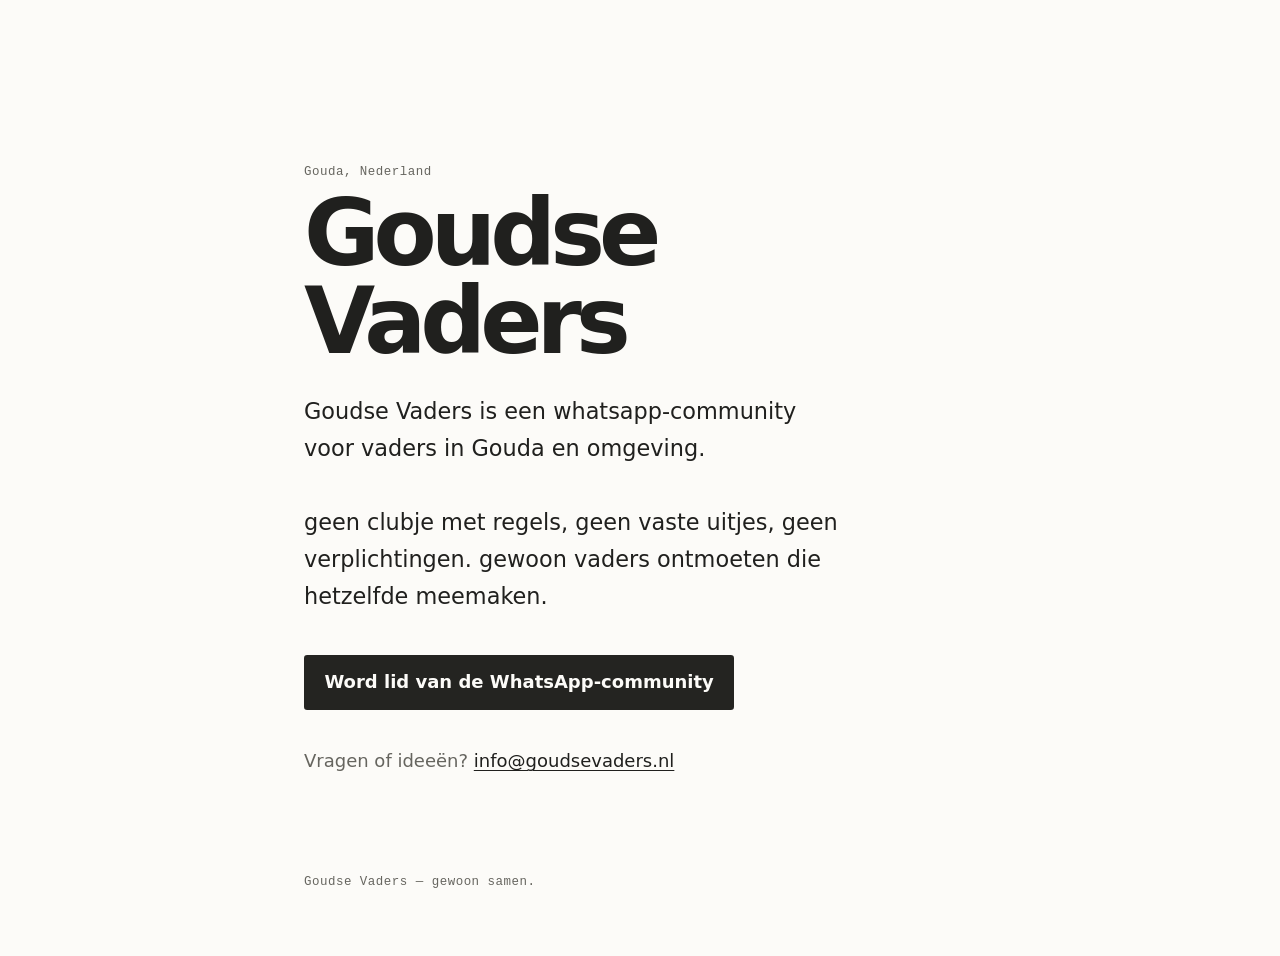
==== index.html @ 017238c9 "Add files via upload" ====
<!doctype html>
<html lang="nl">
  <head>
    <meta charset="utf-8">
    <meta name="viewport" content="width=device-width, initial-scale=1">
    <meta name="description" content="Goudse Vaders is een vadergroep voor vaders en papa's in Gouda. Kom kletsen, ervaringen uitwisselen en andere vaders ontmoeten.">
    <meta name="robots" content="index, follow">
    <link rel="canonical" href="https://goudsevaders.nl/">
    <meta property="og:locale" content="nl_NL">
    <meta property="og:type" content="website">
    <meta property="og:title" content="Goudse Vaders | Vadergroep in Gouda">
    <meta property="og:description" content="Een groep vaders en papa's uit Gouda. Om te kletsen, ervaringen uit te wisselen en af en toe iets te ondernemen.">
    <meta property="og:url" content="https://goudsevaders.nl/">
    <title>Goudse Vaders | Vadergroep in Gouda</title>
    <link rel="stylesheet" href="styles.css">
  </head>
  <body>
    <main class="intro">
      <p class="location">Gouda, Nederland</p>
      <h1>Goudse Vaders</h1>
      <p class="lead">
       Goudse Vaders is een whatsapp-community voor vaders in Gouda en  omgeving. <br><br>
       geen clubje met regels, geen vaste uitjes, geen verplichtingen. gewoon  vaders ontmoeten die hetzelfde meemaken.
      </p>
      <a
        class="community-link"
        href="https://chat.whatsapp.com/BckW19wwIvpHdpBQDvUf3m?mode=gi_t"
        target="_blank"
        rel="noopener noreferrer"
      >
        Word lid van de WhatsApp-community
      </a>
      <p class="contact">
        Vragen of ideeën? <a href="mailto:info@goudsevaders.nl">info@goudsevaders.nl</a>
      </p>
      <p class="sign-off">Goudse Vaders — gewoon samen.</p>
    </main>
  </body>
</html>
---- styles.css ----
:root {
  color-scheme: light;
  --paper: #fcfbf8;
  --ink: #20201e;
  --muted: #66655f;
  --accent: #242421;
  --focus: #1769aa;
}

* {
  box-sizing: border-box;
}

body {
  min-width: 320px;
  min-height: 100vh;
  margin: 0;
  background: var(--paper);
  color: var(--ink);
  font-family: ui-sans-serif, system-ui, -apple-system, BlinkMacSystemFont, "Segoe UI", sans-serif;
  font-size: 18px;
  line-height: 1.65;
}

.intro {
  width: min(100% - 3rem, 42rem);
  margin: 0 auto;
  padding: clamp(5.5rem, 18vh, 11rem) 0 4rem;
}

.location,
.sign-off {
  margin: 0;
  color: var(--muted);
  font-family: ui-monospace, "SFMono-Regular", Menlo, Consolas, monospace;
  font-size: 0.78rem;
  letter-spacing: 0.04em;
}

h1 {
  max-width: 12ch;
  margin: 0.45rem 0 1.65rem;
  font-size: clamp(2.8rem, 9vw, 5.75rem);
  font-weight: 650;
  letter-spacing: -0.065em;
  line-height: 0.96;
}

.lead {
  max-width: 34rem;
  margin: 0;
  font-size: clamp(1.15rem, 2.6vw, 1.4rem);
}

.local-copy {
  max-width: 33rem;
  margin: 1.25rem 0 0;
  color: var(--muted);
}

.community-link {
  display: inline-block;
  margin-top: 2.5rem;
  padding: 0.85rem 1.15rem;
  border: 2px solid var(--accent);
  border-radius: 0.2rem;
  background: var(--accent);
  color: var(--paper);
  font-weight: 700;
  line-height: 1.35;
  text-decoration: none;
  transition: background-color 160ms ease, color 160ms ease;
}

.community-link:hover {
  background: transparent;
  color: var(--accent);
}

.contact {
  margin: 2.25rem 0 0;
  color: var(--muted);
}

.contact a {
  color: var(--ink);
  text-decoration-thickness: 0.08em;
  text-underline-offset: 0.18em;
}

.sign-off {
  margin-top: 6rem;
}

a:focus-visible {
  outline: 3px solid var(--focus);
  outline-offset: 4px;
}

@media (max-width: 480px) {
  body {
    font-size: 17px;
  }

  .intro {
    width: min(100% - 2.25rem, 42rem);
    padding-top: 4.5rem;
  }

  .sign-off {
    margin-top: 4rem;
  }
}

@media (prefers-reduced-motion: reduce) {
  * {
    transition-duration: 0.01ms !important;
  }
}
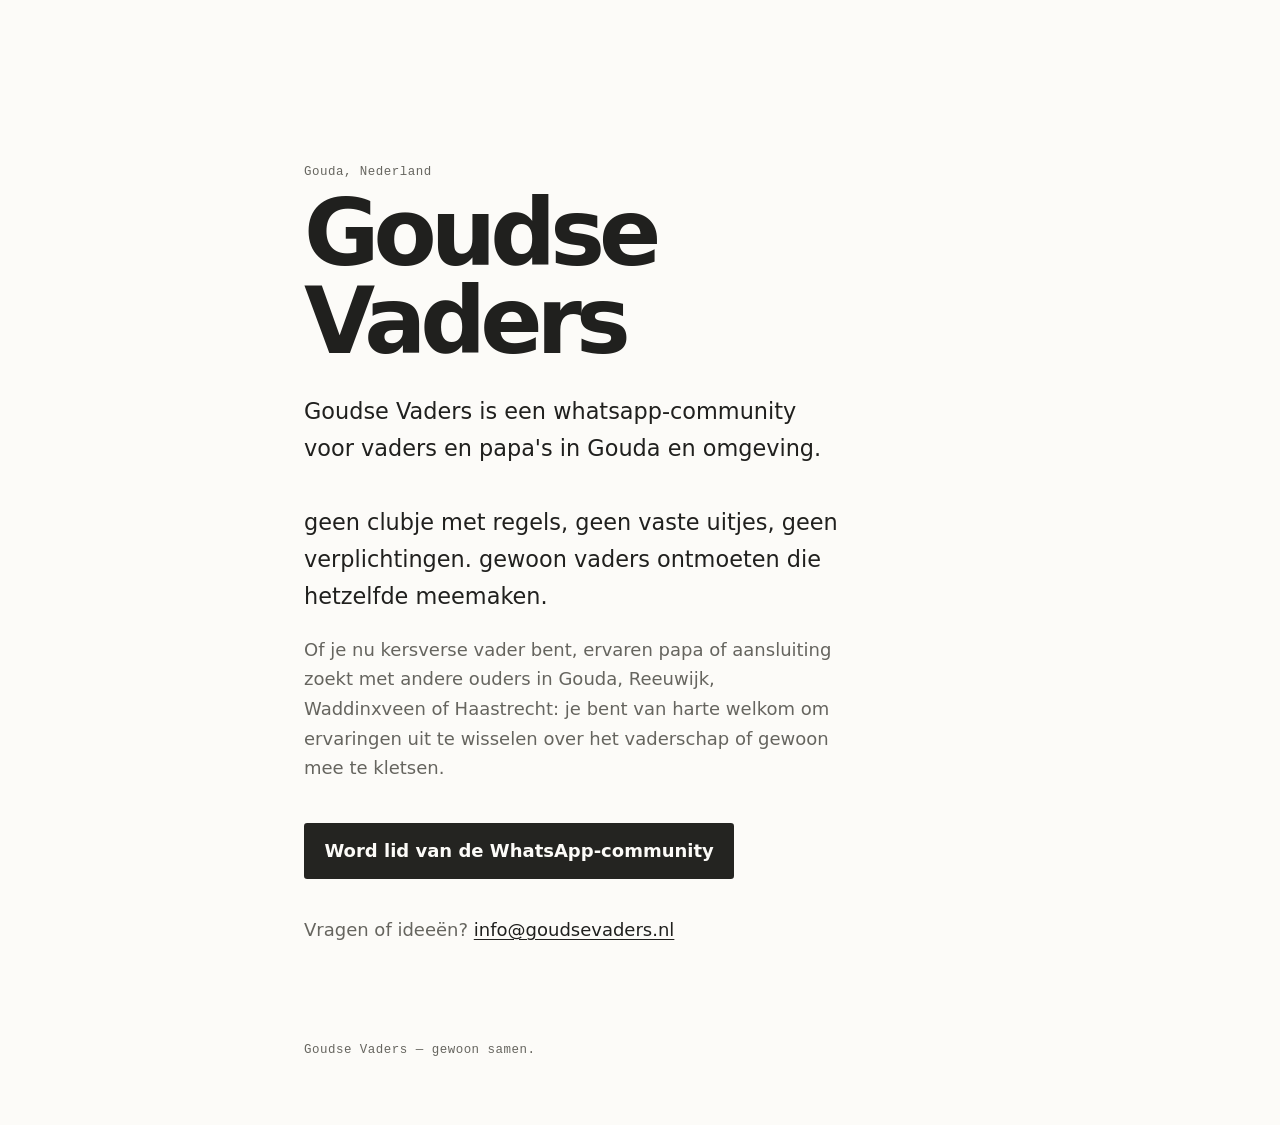
==== commit 959ae8fc: "Update index.html" ====
--- a/index.html
+++ b/index.html
@@ -3,25 +3,57 @@
   <head>
     <meta charset="utf-8">
     <meta name="viewport" content="width=device-width, initial-scale=1">
-    <meta name="description" content="Goudse Vaders is een vadergroep voor vaders en papa's in Gouda. Kom kletsen, ervaringen uitwisselen en andere vaders ontmoeten.">
+    <title>Goudse Vaders | Community voor Vaders &amp; Papa's in Gouda</title>
+    <meta name="description" content="De WhatsApp-community voor vaders, papa's en ouders in Gouda en omgeving. Ontmoet andere vaders, deel ervaringen over het vaderschap en klets mee.">
     <meta name="robots" content="index, follow">
     <link rel="canonical" href="https://goudsevaders.nl/">
+    
+    <!-- Open Graph / WhatsApp Preview -->
     <meta property="og:locale" content="nl_NL">
     <meta property="og:type" content="website">
-    <meta property="og:title" content="Goudse Vaders | Vadergroep in Gouda">
+    <meta property="og:site_name" content="Goudse Vaders">
+    <meta property="og:title" content="Goudse Vaders | Community voor Vaders in Gouda">
     <meta property="og:description" content="Een groep vaders en papa's uit Gouda. Om te kletsen, ervaringen uit te wisselen en af en toe iets te ondernemen.">
     <meta property="og:url" content="https://goudsevaders.nl/">
-    <title>Goudse Vaders | Vadergroep in Gouda</title>
+    <meta property="og:image" content="https://goudsevaders.nl/og-image.jpg">
+
     <link rel="stylesheet" href="styles.css">
+
+    <!-- Structured Data (Schema.org) voor Lokale SEO -->
+    <script type="application/ld+json">
+    {
+      "@context": "https://schema.org",
+      "@type": "Organization",
+      "name": "Goudse Vaders",
+      "url": "https://goudsevaders.nl/",
+      "description": "WhatsApp-community voor vaders en papa's in Gouda en omgeving.",
+      "address": {
+        "@type": "PostalAddress",
+        "addressLocality": "Gouda",
+        "addressCountry": "NL"
+      },
+      "areaServed": [
+        "Gouda",
+        "Reeuwijk",
+        "Waddinxveen",
+        "Haastrecht"
+      ]
+    }
+    </script>
   </head>
   <body>
     <main class="intro">
       <p class="location">Gouda, Nederland</p>
       <h1>Goudse Vaders</h1>
       <p class="lead">
-       Goudse Vaders is een whatsapp-community voor vaders in Gouda en  omgeving. <br><br>
-       geen clubje met regels, geen vaste uitjes, geen verplichtingen. gewoon  vaders ontmoeten die hetzelfde meemaken.
+       Goudse Vaders is een whatsapp-community voor vaders en papa's in Gouda en omgeving. <br><br>
+       geen clubje met regels, geen vaste uitjes, geen verplichtingen. gewoon vaders ontmoeten die hetzelfde meemaken.
       </p>
+
+      <p class="local-copy">
+        Of je nu kersverse vader bent, ervaren papa of aansluiting zoekt met andere ouders in Gouda, Reeuwijk, Waddinxveen of Haastrecht: je bent van harte welkom om ervaringen uit te wisselen over het vaderschap of gewoon mee te kletsen.
+      </p>
+
       <a
         class="community-link"
         href="https://chat.whatsapp.com/BckW19wwIvpHdpBQDvUf3m?mode=gi_t"
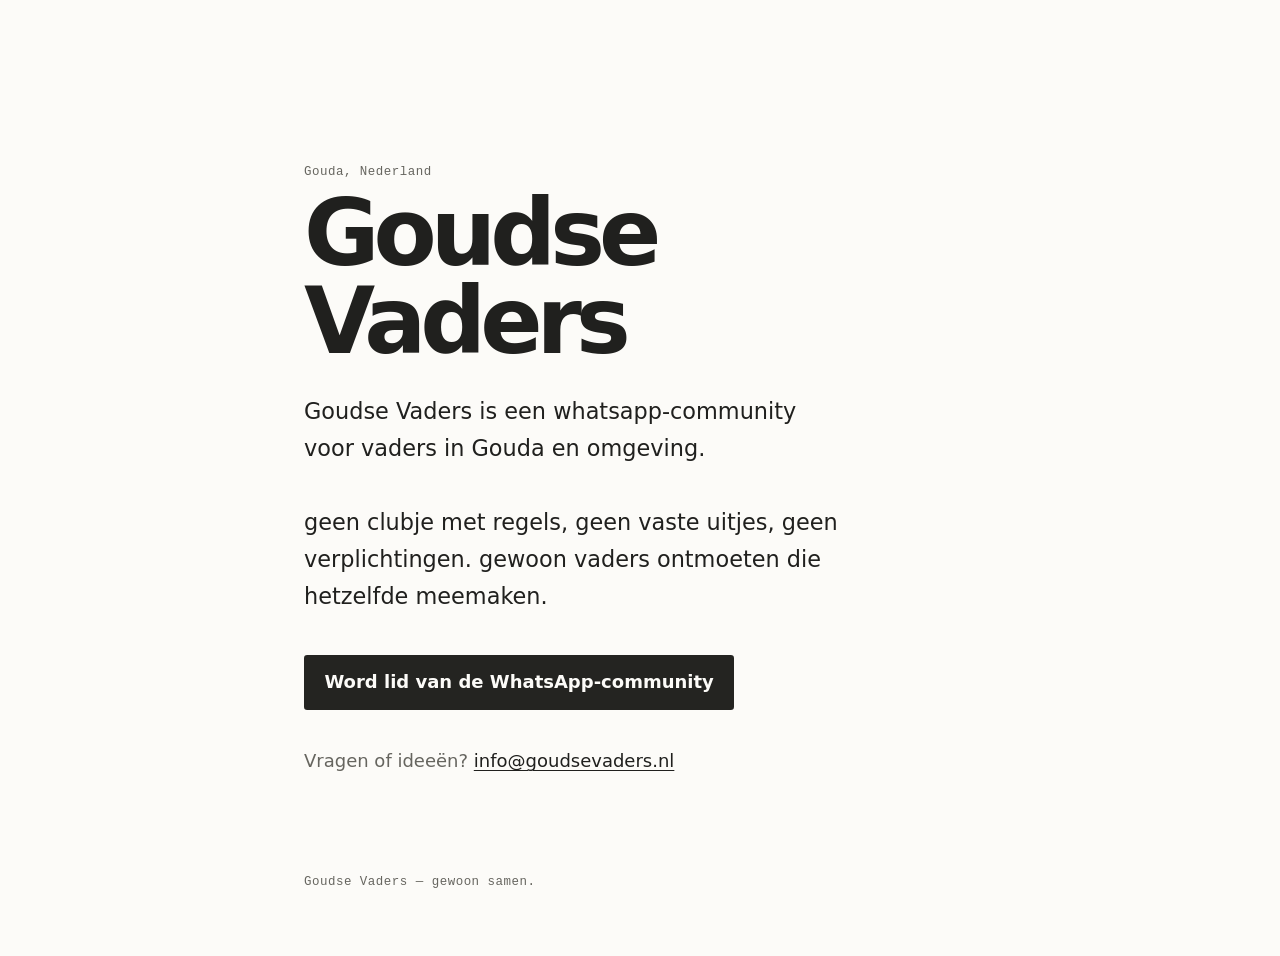
==== commit 4fc21e9b: "Update index.html" ====
--- a/index.html
+++ b/index.html
@@ -12,8 +12,8 @@
     <meta property="og:locale" content="nl_NL">
     <meta property="og:type" content="website">
     <meta property="og:site_name" content="Goudse Vaders">
-    <meta property="og:title" content="Goudse Vaders | Community voor Vaders in Gouda">
-    <meta property="og:description" content="Een groep vaders en papa's uit Gouda. Om te kletsen, ervaringen uit te wisselen en af en toe iets te ondernemen.">
+    <meta property="og:title" content="Goudse Vaders | Community voor Vaders &amp; Papa's in Gouda">
+    <meta property="og:description" content="Een groep vaders, papa's en ouders uit Gouda. Om te kletsen, ervaringen uit te wisselen en af en toe iets te ondernemen.">
     <meta property="og:url" content="https://goudsevaders.nl/">
     <meta property="og:image" content="https://goudsevaders.nl/og-image.jpg">
 
@@ -26,7 +26,7 @@
       "@type": "Organization",
       "name": "Goudse Vaders",
       "url": "https://goudsevaders.nl/",
-      "description": "WhatsApp-community voor vaders en papa's in Gouda en omgeving.",
+      "description": "WhatsApp-community voor vaders, papa's en ouders in Gouda en omgeving.",
       "address": {
         "@type": "PostalAddress",
         "addressLocality": "Gouda",
@@ -46,14 +46,9 @@
       <p class="location">Gouda, Nederland</p>
       <h1>Goudse Vaders</h1>
       <p class="lead">
-       Goudse Vaders is een whatsapp-community voor vaders en papa's in Gouda en omgeving. <br><br>
-       geen clubje met regels, geen vaste uitjes, geen verplichtingen. gewoon vaders ontmoeten die hetzelfde meemaken.
+       Goudse Vaders is een whatsapp-community voor vaders in Gouda en  omgeving. <br><br>
+       geen clubje met regels, geen vaste uitjes, geen verplichtingen. gewoon  vaders ontmoeten die hetzelfde meemaken.
       </p>
-
-      <p class="local-copy">
-        Of je nu kersverse vader bent, ervaren papa of aansluiting zoekt met andere ouders in Gouda, Reeuwijk, Waddinxveen of Haastrecht: je bent van harte welkom om ervaringen uit te wisselen over het vaderschap of gewoon mee te kletsen.
-      </p>
-
       <a
         class="community-link"
         href="https://chat.whatsapp.com/BckW19wwIvpHdpBQDvUf3m?mode=gi_t"
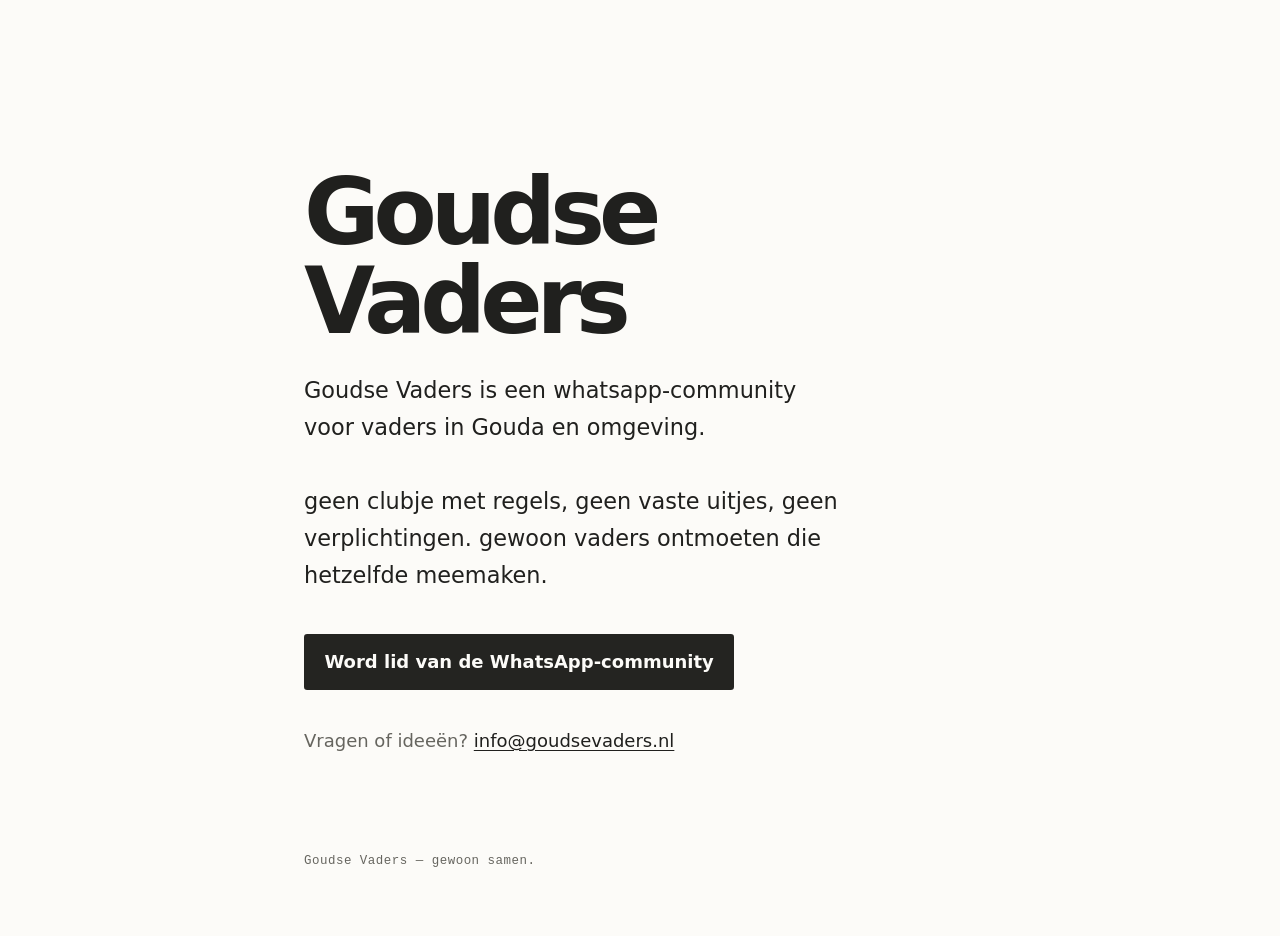
==== commit 21a56615: "Update index.html" ====
--- a/index.html
+++ b/index.html
@@ -43,7 +43,6 @@
   </head>
   <body>
     <main class="intro">
-      <p class="location">Gouda, Nederland</p>
       <h1>Goudse Vaders</h1>
       <p class="lead">
        Goudse Vaders is een whatsapp-community voor vaders in Gouda en  omgeving. <br><br>
